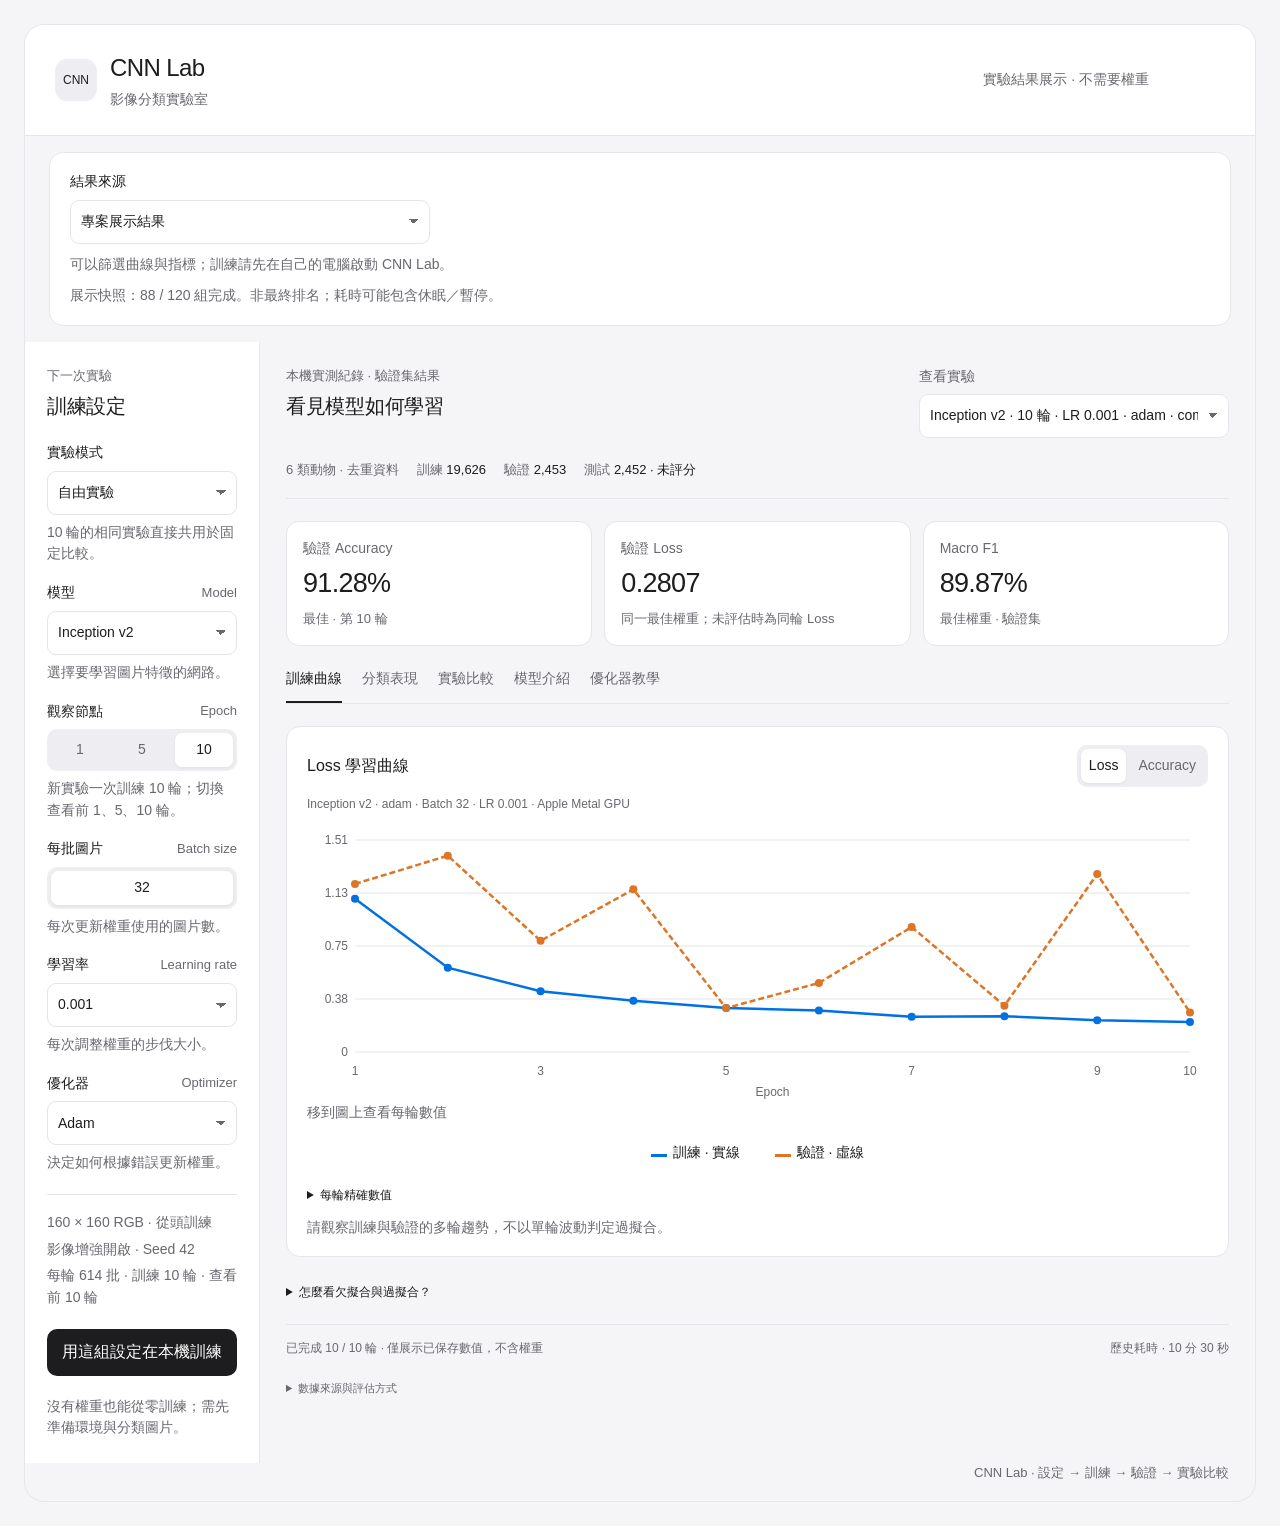
==== index.html @ c2966e97 "Add optimizer lessons, reproducible setup and static experiment showcase" ====
<!doctype html>
<html lang="zh-Hant"><head><meta charset="utf-8"><meta name="viewport" content="width=device-width, initial-scale=1"><title>CNN Lab · 影像分類實驗室</title><link rel="stylesheet" href="webs/style.css"><script src="webs/app.js" defer></script></head><body>
<div id="cnn-lab-preview-v2" data-mode="showcase" aria-label="CNN 影像分類實驗室介面提案">

<header class="lab-head"><div class="lab-brand"><span class="lab-logo" aria-hidden="true">CNN</span><div><h1>CNN Lab</h1><p class="lab-sub">影像分類實驗室</p></div></div><span class="lab-tag">本機執行 · 真實實驗紀錄</span></header>
<section class="lab-panel lab-source-panel"><label class="lab-field"><span class="lab-label">結果來源</span><select class="lab-select" id="cl-source"><option value="showcase">專案展示結果</option><option value="local">這台電腦的實驗</option></select></label><p class="lab-help" id="cl-mode-note"></p><p class="lab-help" id="cl-snapshot-note"></p></section>
<section class="lab-panel" id="cl-local-guide" hidden><h3>在自己的電腦上訓練</h3><p class="lab-help" id="cl-guide-settings"></p><p>先下載專案、準備分類圖片，依安裝說明建立 Python 環境並啟動本機服務。Metal 需另行驗證，NVIDIA Docker 尚待實測。回到本機 CNN Lab 後，可用目前選中的設定從零訓練；權重與紀錄會保存在你自己的電腦。</p><p><a href="https://github.com/zihling-project-ai/dl_cnn_model_learning/blob/main/webs/README.md" target="_blank" rel="noopener noreferrer">查看本機啟動說明（Docker 尚待實測）</a></p></section>
<section class="lab-job" id="cl-job" hidden aria-live="polite"><div class="lab-plot-head"><div><h3 id="cl-job-title">準備工作</h3><p class="lab-help" id="cl-job-detail"></p></div><button type="button" class="lab-small-button" id="cl-cancel">取消工作</button></div><progress id="cl-progress" max="100" value="0" aria-label="工作進度"></progress><p class="lab-help" id="cl-job-message"></p></section><p class="lab-alert" id="cl-alert" role="alert" hidden></p><div class="lab-body">
<aside class="lab-side" aria-label="下次實驗設定">
<div><p class="lab-eyebrow">下一次實驗</p><h2>訓練設定</h2></div>
<div class="lab-fields">
<label class="lab-field"><span class="lab-label">實驗模式</span><select class="lab-select" id="cl-mode"><option value="free">自由實驗</option><option value="comparison">固定比較 · 10 輪</option><option value="grid">依序執行全部參數組合</option></select><span class="lab-help">10 輪的相同實驗直接共用於固定比較。</span></label><label class="lab-field"><span class="lab-label">模型 <span>Model</span></span><select class="lab-select" id="cl-model"><option value="EfficientNet-B0">EfficientNet-B0</option><option>MobileNet V1</option><option>ResNet50</option><option>GoogLeNet</option><option>Inception</option><option>VGG16</option><option>VGG16 BN</option><option>AlexNet</option><option>AlexNet LRN</option><option>LeNet</option></select><span class="lab-help" data-help>選擇要學習圖片特徵的網路。</span></label>
<div class="lab-field"><span class="lab-label" id="cl-epoch-label">觀察節點 <span>Epoch</span></span><div class="lab-segments" role="group" aria-labelledby="cl-epoch-label" data-choice="epoch"><button type="button" aria-pressed="false" data-value="1">1</button><button type="button" aria-pressed="false" data-value="5">5</button><button type="button" aria-pressed="true" data-value="10">10</button></div><span class="lab-help" data-help>新實驗一次訓練 10 輪；切換查看前 1、5、10 輪。</span></div>
<div class="lab-field"><span class="lab-label" id="cl-batch-label">每批圖片 <span>Batch size</span></span><div class="lab-segments" role="group" aria-labelledby="cl-batch-label" data-choice="batch"><button type="button" aria-pressed="true" data-value="32">32</button></div><span class="lab-help" data-help>每次更新權重使用的圖片數。</span></div>
<label class="lab-field"><span class="lab-label">學習率 <span>Learning rate</span></span><select class="lab-select" id="cl-lr"><option value="0.00001">0.00001</option><option value="0.001" selected>0.001</option><option value="0.0001">0.0001</option></select><span class="lab-help" data-help>每次調整權重的步伐大小。</span></label>
<label class="lab-field"><span class="lab-label">優化器 <span>Optimizer</span></span><select class="lab-select" id="cl-optimizer"><option>Adam</option><option>SGD</option><option>AdamW</option><option>RMSprop</option></select><span class="lab-help" data-help>決定如何根據錯誤更新權重。</span></label>
</div>
<div class="lab-side-note"><span class="lab-help">160 × 160 RGB · 從頭訓練</span><span class="lab-help">影像增強開啟 · Seed 42</span><span class="lab-help" id="cl-batches">每輪 614 批 · 最多 10 輪</span></div>
<button type="button" class="lab-main-button" id="cl-start"><i data-lucide="play" aria-hidden="true"></i>開始訓練</button><p class="lab-help" id="cl-draft-status" aria-live="polite">結果區顯示已完成的實驗。</p>
</aside>
<main class="lab-main">
<div class="lab-result-head"><div><p class="lab-eyebrow">已完成實驗 · 驗證集結果</p><h2>看見模型如何學習</h2></div><label><span class="lab-help">查看實驗</span><select class="lab-select lab-run-select" id="cl-run" aria-label="查看實驗"></select></label></div>
<div class="lab-dataset"><span>6 類動物 · 去重資料</span><span>訓練 <strong>19,626</strong></span><span>驗證 <strong>2,453</strong></span><span>測試 <strong>2,452 · 未評分</strong></span></div>
<div class="lab-stats" id="cl-original-stats" aria-live="polite"><div class="lab-stat"><span class="lab-stat-label">驗證 Accuracy</span><strong class="lab-value" id="cl-accuracy">—</strong><span class="lab-stat-foot" id="cl-best">尚未選擇實驗</span></div><div class="lab-stat"><span class="lab-stat-label">驗證 Loss</span><strong class="lab-value" id="cl-loss">—</strong><span class="lab-stat-foot">同一最佳權重；未評估時為同輪 Loss</span></div><div class="lab-stat"><span class="lab-stat-label">Macro F1</span><strong class="lab-value">—</strong><span class="lab-stat-foot">尚未計算驗證分類指標</span></div></div>
<div class="lab-tabs" role="tablist" aria-label="實驗結果"><button type="button" role="tab" id="cl-tab-curves" aria-controls="cl-panel-curves" aria-selected="false">訓練曲線</button><button type="button" role="tab" id="cl-tab-class" aria-controls="cl-panel-class" aria-selected="true">分類表現</button><button type="button" role="tab" id="cl-tab-compare" aria-controls="cl-panel-compare" aria-selected="false">實驗比較</button><button type="button" role="tab" id="cl-tab-models" aria-controls="cl-panel-models" aria-selected="false">模型介紹</button><button type="button" role="tab" id="cl-tab-optimizers" aria-controls="cl-panel-optimizers" aria-selected="false">優化器教學</button></div>
<section id="cl-panel-curves" role="tabpanel" aria-labelledby="cl-tab-curves" hidden class="lab-gap">
<div class="lab-panel"><div class="lab-plot-head"><h3 id="cl-chart-label">Loss 學習曲線</h3><div class="lab-plot-controls"><div class="lab-segments" role="group" aria-label="曲線指標" data-choice="metric"><button type="button" data-value="loss" aria-pressed="true">Loss</button><button type="button" data-value="accuracy" aria-pressed="false">Accuracy</button></div></div></div><p class="lab-saved-settings" id="cl-result-meta">EfficientNet-B0 · Adam · Batch 32 · LR 0.001</p><section id="cl-chart-composition" data-viz-composition><div class="lab-chart" data-viz-container aria-label="訓練與驗證 Loss 曲線"></div></section><p class="lab-caption" id="cl-curve-note">訓練開始後會顯示實際曲線。</p></div>
<details class="lab-explain"><summary>怎麼看欠擬合與過擬合？</summary><p>兩邊都差且停滯：留意欠擬合。訓練持續進步、驗證連續退步：留意過擬合。判讀連續多輪，不用單一門檻下結論。</p></details>
</section>
<section id="cl-panel-class" role="tabpanel" aria-labelledby="cl-tab-class" class="lab-stack">
<div class="lab-class-toolbar"><div><h3>六類分類評估</h3><p class="lab-help" id="cl-class-provenance">驗證集分類指標尚未計算</p></div><span class="lab-help">驗證集 · 最佳權重</span></div>
<div class="lab-status-note" id="cl-class-banner">選取已完成實驗後，按「計算驗證指標」，查看六類分類結果。</div>
<div class="lab-class-stats" aria-live="polite"><div class="lab-stat"><span class="lab-stat-label">Accuracy</span><strong class="lab-value" id="cl-class-accuracy">—</strong><span class="lab-stat-foot">整體答對比例</span></div><div class="lab-stat"><span class="lab-stat-label">Macro F1</span><strong class="lab-value" id="cl-class-macro">—</strong><span class="lab-stat-foot">六類同等重要</span></div><div class="lab-stat"><span class="lab-stat-label">Weighted F1</span><strong class="lab-value" id="cl-class-weighted">—</strong><span class="lab-stat-foot">依各類張數加權</span></div></div>
<div class="lab-panel"><div class="lab-plot-head"><div><h3>混淆矩陣</h3><p class="lab-help">對角線：答對 · 其他格：誤判</p></div><div class="lab-segments" role="group" aria-label="混淆矩陣顯示方式" id="cl-matrix-units"><button type="button" data-unit="count" aria-pressed="true">張數</button><button type="button" data-unit="percent" aria-pressed="false">百分比</button></div></div><p class="lab-matrix-axis">橫軸：預測類別　／　縱軸：真實類別</p><div class="lab-table-wrap"><table class="lab-matrix" aria-label="六類動物混淆矩陣，行是真實類別，列是預測類別"><caption class="lab-help" id="cl-matrix-caption">真實驗證結果 · 點格子查看誤判方向</caption><thead><tr><th scope="col">真實類別</th><th scope="col">貓</th><th scope="col">狗</th><th scope="col">狐狸</th><th scope="col">豹</th><th scope="col">獅子</th><th scope="col">狼</th></tr></thead><tbody id="cl-matrix-body"></tbody></table></div><div class="lab-matrix-legend"><span>較少</span><span class="lab-legend-ramp" aria-hidden="true"></span><span>較多</span><span id="cl-normalize-label">顏色依每列比例</span></div><div class="lab-cell-detail" aria-live="polite"><div><h3 id="cl-cell-title">選擇一格，查看模型的判斷</h3><p class="lab-help" id="cl-cell-detail">例如「狐狸 → 狼」代表狐狸被誤認成狼。</p></div><button type="button" class="lab-small-button" id="cl-error-images" disabled>查看錯誤照片</button></div><p id="cl-image-note" class="lab-help" aria-live="polite"></p></div>
<div class="lab-panel"><div class="lab-plot-head"><h3>各類別 Precision／Recall／F1</h3><span class="lab-help" id="cl-score-basis">驗證集 · 2,453 張</span></div><div class="lab-table-wrap"><table class="lab-scores"><thead><tr><th scope="col">類別</th><th scope="col">Precision</th><th scope="col">Recall</th><th scope="col">F1</th><th scope="col">Support</th></tr></thead><tbody id="cl-scores-body"></tbody><tfoot id="cl-scores-foot"></tfoot></table></div><details class="lab-explain"><summary>這些指標怎麼讀？</summary><p>Precision：被判成這一類的照片，有多少是真的。Recall：這一類的照片，有多少被找出來。F1：綜合兩者。Support：真實照片張數。Macro：六類平等平均；Weighted：依各類張數加權。</p></details></div>
<div class="lab-class-footer"><span class="lab-help">調參看驗證集 · 測試集保留到最終評估</span><button type="button" class="lab-small-button" id="cl-evaluate">計算實際驗證指標</button></div><div id="cl-errors" class="lab-error-grid" hidden></div><p class="lab-help" id="cl-eval-note" aria-live="polite">評估只使用驗證集，不讀取測試集。</p>
</section>

<section id="cl-panel-optimizers" role="tabpanel" aria-labelledby="cl-tab-optimizers" hidden class="lab-stack">
<div class="lab-panel lab-optimizer-intro"><p class="lab-eyebrow">從錯誤到更新</p><h3>優化器怎麼讓模型學習？</h3><p>Loss 衡量預測與答案的差距，反向傳播算出梯度，優化器再用梯度更新權重。學習率控制更新尺度；標籤與分類答案不會因此改變。</p><div class="lab-learning-flow" aria-label="學習流程"><span>照片與標籤</span><b aria-hidden="true">→</b><span>預測與 Loss</span><b aria-hidden="true">→</b><span>反向傳播：梯度</span><b aria-hidden="true">→</b><span>優化器更新權重</span></div><p class="lab-help">同樣的學習率，不同優化器的實際更新量也可能不同。以下是概念示例，不是 CNN 實測數值。</p></div>
<div class="lab-optimizer-grid">
<article class="lab-panel"><p class="lab-eyebrow">01 · 沿梯度前進</p><h3>SGD＋Momentum</h3><p>最簡單的 SGD：新權重＝舊權重 − 學習率 × 梯度。動量會保留過去更新方向的一部分，讓連續一致的方向能累積。</p><p class="lab-optimizer-example">權重 1.0、梯度 2.0、LR 0.001<br>無動量與衰減的一步示例：1.0 → 0.998</p><p class="lab-help">Lab 使用 momentum=0.9，不是上面最簡單的無動量版本；步伐過小可能十輪仍學不足。</p></article>
<article class="lab-panel"><p class="lab-eyebrow">02 · 調整各參數的尺度</p><h3>RMSprop</h3><p>記錄近期梯度平方的移動平均，依其平方根縮放每個參數的更新。不同參數不必用相同的有效步伐。</p><p class="lab-optimizer-example">本專案：rho 0.9 · epsilon 0.001<br>Lab：momentum 0.9</p><p class="lab-help">仍然需要選學習率；epsilon 不只是裝飾，數值不同會影響更新。</p></article>
<article class="lab-panel"><p class="lab-eyebrow">03 · 兼顧方向與尺度</p><h3>Adam</h3><p>同時記錄梯度平均與平方梯度平均，並修正初期估計偏差。可以當作實驗起點，但不保證總是勝過 SGD。</p><p class="lab-optimizer-example">Keras 2.15：beta₁ 0.9 · beta₂ 0.999<br>本程式不套用 YAML 的 weight_decay</p><p class="lab-help">Adam 不讀取 SGD 的 momentum 欄位；其梯度平均由 beta₁ 控制。</p></article>
<article class="lab-panel"><p class="lab-eyebrow">04 · 額外限制權重成長</p><h3>AdamW</h3><p>在 Adam 的更新之外，分開讓權重往零縮小。這是解耦權重衰減，與直接將 L2 懲罰加進 Adam 的 Loss 不完全相同。</p><p class="lab-optimizer-example">Lab：weight_decay 0.0005<br>命令列入門範例：weight_decay 0</p><p class="lab-help">衰減太強也會妨礙學習，不是一定能消除過擬合。</p></article>
</div>
<div class="lab-panel"><h3>怎麼用這個介面比較？</h3><ol><li>先固定模型、資料、batch 與 seed，比較三個學習率的曲線。</li><li>換優化器時，同時記錄 momentum、epsilon 與 weight_decay，不只比較名稱。</li><li>看驗證 Loss、Macro F1 和各類 Recall；最佳權重依驗證 Accuracy 選出，不是依 F1 選出。</li></ol><p>目前 Lab 的 SGD／AdamW 使用 weight_decay，Adam／RMSprop 不套用。因此比較的是這四組設定配方，不能把差異全部歸因於優化器演算法。十輪、單一 seed 的結果也不是普遍排名。</p><p><a href="https://github.com/zihling-project-ai/dl_cnn_model_learning/blob/main/docs/optimizers.md" target="_blank" rel="noopener noreferrer">閱讀完整優化器筆記與官方參考 ↗</a></p></div>
</section>
<section id="cl-panel-models" role="tabpanel" aria-labelledby="cl-tab-models" hidden class="lab-stack"><div class="lab-panel"><h3>認識十種 CNN</h3><p class="lab-help">從核心設計理解模型，再搭配曲線與分類指標觀察。圖示以原論文或明確的官方參考版本為準；本專案是六類分類學習實作，仍有架構調整，部分差異較大，請展開各卡片核對。</p></div><div class="lab-model-grid"><article class="lab-panel lab-model-card"><h3>LeNet</h3><p>小型卷積與平均池化，作為入門基準。</p><a href="docs/images/lenet-reference.svg" target="_blank" rel="noopener noreferrer" aria-label="放大參考架構圖"><img src="docs/images/lenet-reference.svg" alt="LeNet 結構圖"></a><p class="lab-help">點圖可放大。圖依原論文／官方參考重繪；本專案調整見下方差異。<a href="https://princetonuniversity.github.io/NEU-PSY-502/_static/pdf/Class%204/LeCunn1998.pdf" target="_blank" rel="noopener noreferrer">查看架構來源</a></p><p><a href="https://github.com/zihling-project-ai/dl_cnn_model_learning/blob/main/models/lenet.py">查看模型程式</a></p><details class="lab-explain"><summary>模型特色與論文架構差異</summary><p>原版 C3 為部分通道連接，目前使用一般 Conv2D；原版 subsampling 含可訓練縮放與偏置，目前為固定平均池化；C5 改用 Flatten＋Dense(120)，在目前輸入尺寸下不等同原卷積；RBF 輸出改為 Softmax。<a href="https://princetonuniversity.github.io/NEU-PSY-502/_static/pdf/Class%204/LeCunn1998.pdf" target="_blank" rel="noopener noreferrer">論文</a></p></details></article><article class="lab-panel lab-model-card"><h3>AlexNet</h3><p>大卷積核、ReLU 與 Dropout。</p><a href="docs/images/alexnet-reference.svg" target="_blank" rel="noopener noreferrer" aria-label="放大參考架構圖"><img src="docs/images/alexnet-reference.svg" alt="AlexNet 結構圖"></a><p class="lab-help">點圖可放大。圖依原論文／官方參考重繪；本專案調整見下方差異。<a href="https://proceedings.neurips.cc/paper_files/paper/2012/file/c399862d3b9d6b76c8436e924a68c45b-Paper.pdf" target="_blank" rel="noopener noreferrer">查看架構來源</a></p><p><a href="https://github.com/zihling-project-ai/dl_cnn_model_learning/blob/main/models/alexnet.py">查看模型程式</a></p><details class="lab-explain"><summary>模型特色與論文架構差異</summary><p>隱藏全連接層為 512／512，原版為 4096／4096；原版第 2、4、5 層的分組連接改為一般卷積；省略 LRN。<a href="https://proceedings.neurips.cc/paper_files/paper/2012/file/c399862d3b9d6b76c8436e924a68c45b-Paper.pdf" target="_blank" rel="noopener noreferrer">論文</a></p></details></article><article class="lab-panel lab-model-card"><h3>AlexNet＋LRN</h3><p>加入局部反應正規化，與無 LRN 版本對照。</p><a href="docs/images/alexnet_lrn-reference.svg" target="_blank" rel="noopener noreferrer" aria-label="放大參考架構圖"><img src="docs/images/alexnet_lrn-reference.svg" alt="AlexNet＋LRN 結構圖"></a><p class="lab-help">點圖可放大。圖依原論文／官方參考重繪；本專案調整見下方差異。<a href="https://proceedings.neurips.cc/paper_files/paper/2012/file/c399862d3b9d6b76c8436e924a68c45b-Paper.pdf" target="_blank" rel="noopener noreferrer">查看架構來源</a></p><p><a href="https://github.com/zihling-project-ai/dl_cnn_model_learning/blob/main/models/alexnet_lrn.py">查看模型程式</a></p><details class="lab-explain"><summary>模型特色與論文架構差異</summary><p>同樣縮小為 512／512，且未使用原版分組連接。LRN 的 bias=1 與論文 k=2 不同，這一項屬層內超參數差異。<a href="https://proceedings.neurips.cc/paper_files/paper/2012/file/c399862d3b9d6b76c8436e924a68c45b-Paper.pdf" target="_blank" rel="noopener noreferrer">論文</a></p></details></article><article class="lab-panel lab-model-card"><h3>VGG16</h3><p>連續堆疊 3×3 卷積。</p><a href="docs/images/vgg16-reference.svg" target="_blank" rel="noopener noreferrer" aria-label="放大參考架構圖"><img src="docs/images/vgg16-reference.svg" alt="VGG16 結構圖"></a><p class="lab-help">點圖可放大。圖依原論文／官方參考重繪；本專案調整見下方差異。<a href="https://arxiv.org/abs/1409.1556" target="_blank" rel="noopener noreferrer">查看架構來源</a></p><p><a href="https://github.com/zihling-project-ai/dl_cnn_model_learning/blob/main/models/vgg16.py">查看模型程式</a></p><details class="lab-explain"><summary>模型特色與論文架構差異</summary><p>卷積配置對應原版 configuration D；兩個隱藏全連接層縮為 256／256，原版為 4096／4096。<a href="https://arxiv.org/html/1409.1556v6" target="_blank" rel="noopener noreferrer">論文 Table 1</a></p></details></article><article class="lab-panel lab-model-card"><h3>VGG16＋BN</h3><p>加入 Batch Normalization；分類器大小也與本專案 VGG16 不同，並非只差 BN。</p><a href="docs/images/vgg16_bn-reference.svg" target="_blank" rel="noopener noreferrer" aria-label="放大參考架構圖"><img src="docs/images/vgg16_bn-reference.svg" alt="VGG16＋BN 結構圖"></a><p class="lab-help">點圖可放大。圖依原論文／官方參考重繪；本專案調整見下方差異。<a href="https://arxiv.org/abs/1409.1556" target="_blank" rel="noopener noreferrer">查看架構來源</a></p><p><a href="https://github.com/zihling-project-ai/dl_cnn_model_learning/blob/main/models/vgg16_bn.py">查看模型程式</a></p><details class="lab-explain"><summary>模型特色與論文架構差異</summary><p>隱藏全連接層為 512／512。BN 是原 VGG 的擴充設計，並非 2014 VGG 論文原版。<a href="https://arxiv.org/html/1409.1556v6" target="_blank" rel="noopener noreferrer">VGG 論文</a></p></details></article><article class="lab-panel lab-model-card"><h3>GoogLeNet</h3><p>Inception v1 多分支、1×1 降維與輔助分類器。</p><a href="docs/images/googlenet-reference.svg" target="_blank" rel="noopener noreferrer" aria-label="放大參考架構圖"><img src="docs/images/googlenet-reference.svg" alt="GoogLeNet 結構圖"></a><p class="lab-help">點圖可放大。圖依原論文／官方參考重繪；本專案調整見下方差異。<a href="https://arxiv.org/abs/1409.4842" target="_blank" rel="noopener noreferrer">查看架構來源</a></p><p><a href="https://github.com/zihling-project-ai/dl_cnn_model_learning/blob/main/models/googlenet.py">查看模型程式</a></p><details class="lab-explain"><summary>模型特色與論文架構差異</summary><p>主要 Inception 配置大致對應，但前段省略原版兩個 LRN 層；池化的空間尺寸隨輸入尺寸調整。<a href="https://arxiv.org/pdf/1409.4842" target="_blank" rel="noopener noreferrer">論文</a></p></details></article><article class="lab-panel lab-model-card"><h3>Inception v2</h3><p>BN、多分支、卷積分解與降採樣。</p><a href="docs/images/inception-reference.svg" target="_blank" rel="noopener noreferrer" aria-label="放大參考架構圖"><img src="docs/images/inception-reference.svg" alt="Inception v2 結構圖"></a><p class="lab-help">點圖可放大。圖依原論文／官方參考重繪；本專案調整見下方差異。<a href="https://github.com/tensorflow/models/blob/master/research/slim/nets/inception_v2.py" target="_blank" rel="noopener noreferrer">查看架構來源</a></p><p><a href="https://github.com/zihling-project-ai/dl_cnn_model_learning/blob/main/models/inception.py">查看模型程式</a></p><details class="lab-explain"><summary>模型特色與論文架構差異</summary><p>對齊 TF-Slim 的可分離卷積前段、八個一般區塊與兩個 Reduction，共十個模組；保留本專案 GAP、六類輸出、BN／初始化與 Dropout 強度，不宣稱逐點重現原訓練。<a href="https://github.com/tensorflow/models/blob/master/research/slim/nets/inception_v2.py" target="_blank" rel="noopener noreferrer">參考實作</a></p></details></article><article class="lab-panel lab-model-card"><h3>ResNet50</h3><p>Bottleneck 與殘差捷徑。</p><a href="docs/images/resnet50-reference.svg" target="_blank" rel="noopener noreferrer" aria-label="放大參考架構圖"><img src="docs/images/resnet50-reference.svg" alt="ResNet50 結構圖"></a><p class="lab-help">點圖可放大。圖依原論文／官方參考重繪；本專案調整見下方差異。<a href="https://arxiv.org/abs/1512.03385" target="_blank" rel="noopener noreferrer">查看架構來源</a></p><p><a href="https://github.com/zihling-project-ai/dl_cnn_model_learning/blob/main/models/resnet.py">查看模型程式</a></p><details class="lab-explain"><summary>模型特色與論文架構差異</summary><p>主幹配置對應 ResNet50；第一層使用 TensorFlow same 補邊，與原作者固定 pad=3 的邊界取樣可能不同，不宣稱逐點數值等價。<a href="https://arxiv.org/pdf/1512.03385" target="_blank" rel="noopener noreferrer">論文</a>、<a href="https://github.com/KaimingHe/deep-residual-networks/blob/master/prototxt/ResNet-50-deploy.prototxt" target="_blank" rel="noopener noreferrer">原作者實作</a></p></details></article><article class="lab-panel lab-model-card"><h3>MobileNet v1</h3><p>Depthwise 與 Pointwise 卷積，降低計算量。</p><a href="docs/images/mobilenet_v1-reference.svg" target="_blank" rel="noopener noreferrer" aria-label="放大參考架構圖"><img src="docs/images/mobilenet_v1-reference.svg" alt="MobileNet v1 結構圖"></a><p class="lab-help">點圖可放大。圖依原論文／官方參考重繪；本專案調整見下方差異。<a href="https://arxiv.org/abs/1704.04861" target="_blank" rel="noopener noreferrer">查看架構來源</a></p><p><a href="https://github.com/zihling-project-ai/dl_cnn_model_learning/blob/main/models/mobilenet_v1.py">查看模型程式</a></p><details class="lab-explain"><summary>模型特色與論文架構差異</summary><p>主幹配置對應 v1；論文文字使用 ReLU，本專案使用 ReLU6（亦見官方實作），此差異須明確區分。目前 Dropout=0.2 與官方預設強度不同，主要屬正則化設定差異。<a href="https://arxiv.org/pdf/1704.04861" target="_blank" rel="noopener noreferrer">論文</a>、<a href="https://github.com/tensorflow/models/blob/master/research/slim/nets/mobilenet_v1.py" target="_blank" rel="noopener noreferrer">官方實作</a></p></details></article><article class="lab-panel lab-model-card"><h3>EfficientNet-B0</h3><p>MBConv、SE 通道權重與條件式殘差。</p><a href="docs/images/efficientnet_b0-reference.svg" target="_blank" rel="noopener noreferrer" aria-label="放大參考架構圖"><img src="docs/images/efficientnet_b0-reference.svg" alt="EfficientNet-B0 結構圖"></a><p class="lab-help">點圖可放大。圖依原論文／官方參考重繪；本專案調整見下方差異。<a href="https://arxiv.org/abs/1905.11946" target="_blank" rel="noopener noreferrer">查看架構來源</a></p><p><a href="https://github.com/zihling-project-ai/dl_cnn_model_learning/blob/main/models/efficientnet.py">查看模型程式</a></p><details class="lab-explain"><summary>模型特色與論文架構差異</summary><p>SE 縮減寬度依區塊輸入通道計算；殘差支路使用逐樣本遮罩，丟棄率依 block_idx／total_blocks 增加。保留本專案 BN 與初始化設定，不要求原論文環境或訓練方法。<a href="https://github.com/tensorflow/tpu/blob/master/models/official/efficientnet/efficientnet_model.py" target="_blank" rel="noopener noreferrer">參考實作</a></p></details></article></div></section>
<section id="cl-panel-compare" role="tabpanel" aria-labelledby="cl-tab-compare" hidden class="lab-stack"><div class="lab-panel"><div class="lab-plot-head"><h3>實驗比較</h3><span class="lab-help">僅顯示已完成 10 輪的實驗</span><span class="lab-help">比較時請使用相同基準、優化器與學習率</span></div><label class="lab-help">模型 <select class="lab-select" id="cl-filter-model"><option value="all">全部模型</option></select></label><label class="lab-help">優化器 <select class="lab-select" id="cl-filter-opt"><option value="all">全部</option><option>adam</option><option>sgd</option><option>adamw</option><option>rmsprop</option></select></label><label class="lab-help">學習率 <select class="lab-select" id="cl-filter-lr"><option value="all">全部</option><option>0.00001</option><option>0.0001</option><option>0.001</option></select></label><div class="lab-table-wrap"><table><thead><tr><th>模型</th><th>Epoch</th><th>Batch</th><th>LR</th><th>Optimizer</th><th>驗證 Acc.</th><th>驗證 Loss</th><th>Macro F1</th><th>耗時</th><th>狀態</th></tr></thead><tbody id="cl-compare-body"></tbody></table></div><p class="lab-caption">耗時為各次實測。不同模型與設定需搭配曲線一起判讀，不只比較最高分。</p></div></section>
<div class="lab-bottom"><span class="lab-completed"><i data-lucide="circle-check" aria-hidden="true"></i><span id="cl-complete">尚無實驗</span></span><span id="cl-duration">尚無完整耗時</span></div>
<details class="lab-src"><summary>數據來源與評估方式</summary><p>曲線讀取各次實驗的逐輪 CSV；分類指標由最佳權重在驗證集的逐圖預測計算。Loss 為主要分類輸出的交叉熵；GoogLeNet 訓練總 Loss 另含輔助輸出，不與分類 Loss 混為一談。測試集不提供操作入口。</p></details>
</main>
</div>
<section class="lab-review" id="cl-review" hidden aria-label="確認下次實驗設定" aria-live="polite"><h2>確認下一次實驗</h2><div class="lab-keyvals" id="cl-review-values"></div><p class="lab-help">不需要既有權重。確認後會從頭訓練，使用去重資料與獨立輸出位置；整批排程每次只執行一組。原始資料與既有權重不覆寫；過程可取消。</p><div class="lab-review-actions"><button type="button" class="lab-small-button" id="cl-close-review">返回調整</button><button type="button" class="lab-main-button" id="cl-confirm">確認開始訓練</button></div></section>
<div class="lab-foot">CNN Lab · 設定 → 訓練 → 驗證 → 實驗比較</div>









</div>

</body></html>
---- webs/style.css ----
html{color-scheme:light dark}body{margin:0;padding:24px;background:light-dark(#f5f5f7,#19191b);font-family:-apple-system,BlinkMacSystemFont,"PingFang TC",sans-serif}#cnn-lab-preview-v2{max-width:1380px;margin:auto}

#cnn-lab-preview-v2{--lab-bg:light-dark(#f5f5f7,#19191b);--lab-panel:light-dark(#ffffff,#242426);--lab-ink:light-dark(#1d1d1f,#f5f5f7);--lab-muted:light-dark(#68686f,#b4b4bd);--lab-line:light-dark(#e5e5ea,#414145);--lab-soft:light-dark(#eeeef2,#333337);--lab-blue:light-dark(#0071e3,#64adff);--lab-blue-fill:light-dark(#edf5ff,#243347);--lab-pressed:light-dark(#1d1d1f,#ededf0);--lab-pressed-ink:light-dark(#ffffff,#202023);font-family:-apple-system,BlinkMacSystemFont,'SF Pro Text','PingFang TC',sans-serif;font-size:14px;line-height:1.55;color:var(--lab-ink);background:var(--lab-bg);border:1px solid var(--lab-line);border-radius:20px;overflow:clip;--lab-gap:22px}
#cnn-lab-preview-v2 *{box-sizing:border-box}#cnn-lab-preview-v2 h1,#cnn-lab-preview-v2 h2,#cnn-lab-preview-v2 h3,#cnn-lab-preview-v2 p{margin:0}#cnn-lab-preview-v2 h1{font-size:21px;font-weight:500;letter-spacing:-.6px}#cnn-lab-preview-v2 h2{font-size:17px;font-weight:500;letter-spacing:-.3px}#cnn-lab-preview-v2 h3{font-size:14px;font-weight:500}#cnn-lab-preview-v2 button,#cnn-lab-preview-v2 select{font:inherit;color:inherit}#cnn-lab-preview-v2 button{cursor:pointer}#cnn-lab-preview-v2 button:focus-visible,#cnn-lab-preview-v2 select:focus-visible,#cnn-lab-preview-v2 summary:focus-visible{outline:3px solid var(--lab-blue);outline-offset:3px}#cnn-lab-preview-v2 [hidden]{display:none!important}#cnn-lab-preview-v2 .lab-head{display:flex;align-items:center;justify-content:space-between;gap:15px;padding:24px 30px;background:var(--lab-panel);border-bottom:1px solid var(--lab-line);padding-right:106px}#cnn-lab-preview-v2 .lab-brand{display:flex;gap:13px;align-items:center}#cnn-lab-preview-v2 .lab-logo{background:var(--lab-soft);border-radius:12px;width:42px;height:42px;display:grid;place-items:center;font-size:12px;font-weight:500}#cnn-lab-preview-v2 .lab-sub{color:var(--lab-muted);font-size:12px;margin-top:3px}#cnn-lab-preview-v2 .lab-tag{font-size:12px;color:var(--lab-muted);white-space:nowrap}#cnn-lab-preview-v2 .lab-body{display:grid;grid-template-columns:235px minmax(0,1fr);gap:0}#cnn-lab-preview-v2 .lab-side{background:var(--lab-panel);border-right:1px solid var(--lab-line);padding:24px 22px;display:flex;flex-direction:column;gap:20px}#cnn-lab-preview-v2 .lab-eyebrow{color:var(--lab-muted);font-size:12px;margin-bottom:5px}#cnn-lab-preview-v2 .lab-fields{display:flex;flex-direction:column;gap:17px}#cnn-lab-preview-v2 .lab-field{display:flex;flex-direction:column;gap:7px}#cnn-lab-preview-v2 .lab-label{display:flex;justify-content:space-between;align-items:center;gap:8px;font-size:13px;font-weight:500}#cnn-lab-preview-v2 .lab-label span{font-size:11px;font-weight:400;color:var(--lab-muted)}#cnn-lab-preview-v2 .lab-select{width:100%;min-height:38px;padding:8px 10px;background:var(--lab-panel);border:1px solid var(--lab-line);border-radius:9px;font-size:13px}#cnn-lab-preview-v2 .lab-select option{background:var(--lab-panel);color:var(--lab-ink)}#cnn-lab-preview-v2 .lab-segments{display:flex;gap:4px;background:var(--lab-soft);padding:4px;border-radius:10px}#cnn-lab-preview-v2 .lab-segments button{flex:1;padding:6px 8px;background:transparent;border:0;border-radius:7px;font-size:13px;min-height:30px;color:var(--lab-muted)}#cnn-lab-preview-v2 .lab-segments button[aria-pressed=true]{background:var(--lab-panel);color:var(--lab-ink);box-shadow:0 1px 3px #00000010}#cnn-lab-preview-v2 .lab-help{font-size:12px;color:var(--lab-muted)}#cnn-lab-preview-v2 .lab-side-note{padding-top:17px;border-top:1px solid var(--lab-line);display:flex;flex-direction:column;gap:5px}#cnn-lab-preview-v2 .lab-main-button{padding:11px 14px;border:0;border-radius:10px;color:var(--lab-pressed-ink);background:var(--lab-pressed);font-weight:500;display:flex;gap:8px;align-items:center;justify-content:center;width:100%;min-height:42px}#cnn-lab-preview-v2 .lab-small-button{padding:8px 12px;border:1px solid var(--lab-line);border-radius:9px;background:var(--lab-panel);font-size:12px;display:inline-flex;gap:6px;align-items:center;justify-content:center;min-height:36px}#cnn-lab-preview-v2 .lab-main{padding:24px 26px;min-width:0;display:flex;flex-direction:column;gap:var(--lab-gap)}#cnn-lab-preview-v2 .lab-result-head{display:flex;justify-content:space-between;align-items:flex-start;gap:14px}#cnn-lab-preview-v2 .lab-run-select{max-width:230px}#cnn-lab-preview-v2 .lab-dataset{display:flex;gap:18px;flex-wrap:wrap;padding-bottom:18px;border-bottom:1px solid var(--lab-line);font-size:12px;color:var(--lab-muted)}#cnn-lab-preview-v2 .lab-dataset strong{color:var(--lab-ink);font-weight:500}#cnn-lab-preview-v2 .lab-stats{display:grid;grid-template-columns:repeat(3,minmax(0,1fr));gap:12px}#cnn-lab-preview-v2 .lab-stat{background:var(--lab-panel);border:1px solid var(--lab-line);border-radius:13px;padding:16px;display:flex;flex-direction:column;gap:4px}#cnn-lab-preview-v2 .lab-stat-label{font-size:12px;color:var(--lab-muted)}#cnn-lab-preview-v2 .lab-value{font-size:27px;font-weight:500;letter-spacing:-.7px;font-variant-numeric:tabular-nums}#cnn-lab-preview-v2 .lab-stat-foot{font-size:11px;color:var(--lab-muted)}#cnn-lab-preview-v2 .lab-tabs{display:flex;gap:20px;border-bottom:1px solid var(--lab-line)}#cnn-lab-preview-v2 .lab-tabs button{padding:0 0 11px;border:0;border-bottom:2px solid transparent;background:transparent;color:var(--lab-muted);font-size:13px;white-space:nowrap}#cnn-lab-preview-v2 .lab-tabs button[aria-selected=true]{color:var(--lab-ink);border-bottom-color:var(--lab-ink)}#cnn-lab-preview-v2 .lab-panel{background:var(--lab-panel);padding:18px 20px;border:1px solid var(--lab-line);border-radius:14px;min-width:0}#cnn-lab-preview-v2 .lab-plot-head{display:flex;align-items:center;justify-content:space-between;gap:12px;margin-bottom:8px;flex-wrap:wrap}#cnn-lab-preview-v2 .lab-plot-controls{display:flex;align-items:center;gap:10px}#cnn-lab-preview-v2 .lab-chart{min-height:230px}#cnn-lab-preview-v2 .lab-bottom{display:flex;align-items:center;justify-content:space-between;gap:14px;padding-top:14px;border-top:1px solid var(--lab-line);font-size:12px;color:var(--lab-muted);flex-wrap:wrap}#cnn-lab-preview-v2 .lab-completed{display:flex;gap:7px;align-items:center}#cnn-lab-preview-v2 .lab-completed i{width:15px;height:15px}#cnn-lab-preview-v2 .lab-caption{font-size:12px;color:var(--lab-muted);margin-top:12px}#cnn-lab-preview-v2 .lab-table-wrap{overflow-x:auto}#cnn-lab-preview-v2 table{width:100%;border-collapse:collapse;font-size:12px;text-align:left;font-variant-numeric:tabular-nums}#cnn-lab-preview-v2 td,#cnn-lab-preview-v2 th{padding:11px 7px;border-bottom:1px solid var(--lab-line);white-space:nowrap}#cnn-lab-preview-v2 th{font-weight:400;color:var(--lab-muted)}#cnn-lab-preview-v2 td:not(:first-child),#cnn-lab-preview-v2 th:not(:first-child){text-align:right}#cnn-lab-preview-v2 .lab-stack{display:flex;flex-direction:column;gap:17px}#cnn-lab-preview-v2 .lab-status-note{background:var(--lab-blue-fill);border-radius:10px;padding:12px 14px;font-size:12px;color:var(--lab-ink)}#cnn-lab-preview-v2 .lab-review{background:var(--lab-panel);border-top:1px solid var(--lab-line);padding:20px 26px;display:flex;flex-direction:column;gap:12px}#cnn-lab-preview-v2 .lab-review-actions{display:flex;gap:10px;flex-wrap:wrap}#cnn-lab-preview-v2 .lab-review .lab-main-button{width:auto}#cnn-lab-preview-v2 .lab-keyvals{display:flex;gap:16px;flex-wrap:wrap;font-size:13px}#cnn-lab-preview-v2 .lab-foot{font-size:11px;color:var(--lab-muted);padding:0 26px 18px;text-align:right}#cnn-lab-preview-v2 .lab-saved-settings{font-size:12px;color:var(--lab-muted);padding-bottom:9px}#cnn-lab-preview-v2 .lab-empty{padding:20px 0;text-align:center;font-size:13px;color:var(--lab-muted)}#cnn-lab-preview-v2 .lab-empty i{width:28px;height:28px;margin:0 auto 10px;display:block}#cnn-lab-preview-v2 .lab-explain{font-size:12px;color:var(--lab-muted);margin-top:14px}#cnn-lab-preview-v2 .lab-explain summary{cursor:pointer;color:var(--lab-ink)}#cnn-lab-preview-v2 .lab-explain p{margin-top:8px}#cnn-lab-preview-v2 .lab-src{font-size:11px;color:var(--lab-muted)}#cnn-lab-preview-v2 .lab-src summary{cursor:pointer}#cnn-lab-preview-v2 .lab-src p{padding-top:8px;overflow-wrap:anywhere}#cnn-lab-preview-v2 .lab-placeholder-button{opacity:.55}#cnn-lab-preview-v2 .lab-gap{display:flex;flex-direction:column;gap:12px}
@media(max-width:800px){#cnn-lab-preview-v2 .lab-head{padding:20px 22px;padding-right:96px;align-items:flex-start;flex-direction:column;gap:8px}#cnn-lab-preview-v2 .lab-body{grid-template-columns:210px minmax(0,1fr)}#cnn-lab-preview-v2 .lab-main{padding:22px 18px}#cnn-lab-preview-v2 .lab-result-head{flex-direction:column}#cnn-lab-preview-v2 .lab-run-select{max-width:none}#cnn-lab-preview-v2 .lab-stat{padding:12px}#cnn-lab-preview-v2 .lab-value{font-size:24px}#cnn-lab-preview-v2 .lab-tabs{gap:14px}#cnn-lab-preview-v2 .lab-panel{padding:16px 12px}}
@media(max-width:600px){#cnn-lab-preview-v2 .lab-body{grid-template-columns:minmax(0,1fr)}#cnn-lab-preview-v2 .lab-side{border-right:0;border-bottom:1px solid var(--lab-line);padding:20px}#cnn-lab-preview-v2 .lab-fields{display:grid;grid-template-columns:repeat(2,minmax(0,1fr));gap:15px}#cnn-lab-preview-v2 .lab-field:first-child{grid-column:1/-1}#cnn-lab-preview-v2 .lab-side-note{padding-top:12px}#cnn-lab-preview-v2 .lab-main{padding:20px 14px}#cnn-lab-preview-v2 .lab-stats{gap:7px}#cnn-lab-preview-v2 .lab-stat{padding:11px 9px}#cnn-lab-preview-v2 .lab-value{font-size:22px}#cnn-lab-preview-v2 .lab-stat-label{font-size:11px}#cnn-lab-preview-v2 .lab-run-select{width:100%}#cnn-lab-preview-v2 .lab-plot-controls{width:100%;justify-content:flex-end}#cnn-lab-preview-v2 .lab-head{padding-left:20px}#cnn-lab-preview-v2 .lab-tabs{gap:18px}#cnn-lab-preview-v2 .lab-select{font-size:16px}#cnn-lab-preview-v2 .lab-stat-foot{overflow-wrap:anywhere}#cnn-lab-preview-v2 .lab-chart{min-height:250px}#cnn-lab-preview-v2 .lab-foot{text-align:left}}
@media(prefers-reduced-motion:no-preference){#cnn-lab-preview-v2 .lab-segments button{transition:background .15s,color .15s}}
#cnn-lab-preview-v2 .lab-class-toolbar{display:flex;align-items:center;justify-content:space-between;gap:16px;flex-wrap:wrap}#cnn-lab-preview-v2 .lab-class-source{display:flex;flex-direction:column;gap:5px}#cnn-lab-preview-v2 .lab-class-stats{display:grid;grid-template-columns:repeat(3,minmax(0,1fr));gap:12px}#cnn-lab-preview-v2 .lab-matrix-axis{font-size:12px;color:var(--lab-muted);margin:14px 0 6px}#cnn-lab-preview-v2 table.lab-matrix{table-layout:fixed;min-width:400px;border-collapse:separate;border-spacing:5px;margin-left:-5px;width:calc(100% + 5px)}#cnn-lab-preview-v2 .lab-matrix caption{text-align:left;padding:0 5px 8px;caption-side:top}#cnn-lab-preview-v2 .lab-matrix th{white-space:normal;text-align:center;border:0;padding:5px 0;font-size:12px}#cnn-lab-preview-v2 .lab-matrix th:first-child{width:80px;text-align:left;padding-left:5px}#cnn-lab-preview-v2 .lab-matrix td{border:0;padding:0;text-align:center}#cnn-lab-preview-v2 .lab-matrix button{width:100%;min-height:46px;min-width:38px;padding:5px 1px;border:0;border-radius:7px;font-size:12px;background:var(--lab-soft);color:var(--lab-ink);font-variant-numeric:tabular-nums}#cnn-lab-preview-v2 .lab-matrix button[aria-pressed=true]{outline:2px solid var(--lab-ink);outline-offset:1px}#cnn-lab-preview-v2 .lab-matrix-legend{display:flex;gap:8px;align-items:center;justify-content:flex-end;font-size:11px;color:var(--lab-muted);margin:10px 0 16px;flex-wrap:wrap}#cnn-lab-preview-v2 .lab-legend-ramp{display:inline-block;width:80px;height:9px;background:linear-gradient(to right,var(--lab-blue-fill),var(--lab-blue));border-radius:3px}#cnn-lab-preview-v2 .lab-cell-detail{display:flex;justify-content:space-between;gap:12px;align-items:center;border-top:1px solid var(--lab-line);padding-top:16px;flex-wrap:wrap}#cnn-lab-preview-v2 .lab-cell-detail .lab-help{margin-top:5px}#cnn-lab-preview-v2 #cl-image-note:empty{display:none}#cnn-lab-preview-v2 #cl-image-note{margin-top:12px}#cnn-lab-preview-v2 .lab-class-footer{display:flex;justify-content:space-between;gap:12px;align-items:center;flex-wrap:wrap}#cnn-lab-preview-v2 .lab-scores td:nth-child(4){font-weight:500}#cnn-lab-preview-v2 .lab-scores tfoot tr:last-child td{border-bottom:0}#cnn-lab-preview-v2 .lab-scores tfoot td:first-child{font-weight:500}#cnn-lab-preview-v2 button:disabled{opacity:.5;cursor:default}#cnn-lab-preview-v2 .lab-class-source .lab-select{min-width:190px}#cnn-lab-preview-v2 #cl-panel-class .lab-status-note{background:var(--lab-soft)}
@media(max-width:600px){#cnn-lab-preview-v2 .lab-class-stats{gap:7px}#cnn-lab-preview-v2 .lab-class-toolbar{align-items:stretch}#cnn-lab-preview-v2 .lab-class-source{width:100%}#cnn-lab-preview-v2 .lab-matrix th:first-child{width:70px}#cnn-lab-preview-v2 .lab-class-stats .lab-value{font-size:21px}}

#cnn-lab-preview-v2 #cl-matrix-units{flex-shrink:0}#cnn-lab-preview-v2 #cl-matrix-units button{white-space:nowrap;flex:0 0 auto;padding:6px 10px}
#cnn-lab-preview-v2{--lab-orange:light-dark(#dc7626,#ffa366)}#cnn-lab-preview-v2 .lab-local-legend{display:flex;justify-content:center;gap:18px;font-size:12px;color:var(--lab-muted);padding-top:10px}#cnn-lab-preview-v2 .lab-local-legend>span{display:flex;align-items:center;gap:6px}#cnn-lab-preview-v2 .lab-local-legend>span>span{width:16px;height:3px}

#cnn-lab-preview-v2 .lab-job{padding:18px 26px;background:var(--lab-blue-fill);border-bottom:1px solid var(--lab-line)}#cnn-lab-preview-v2 progress{width:100%;height:10px;accent-color:var(--lab-blue);display:block;margin:12px 0}#cnn-lab-preview-v2 .lab-alert{padding:14px 24px;color:light-dark(#a31f24,#ffb5b5);background:light-dark(#fff0f0,#3e2020)}#cnn-lab-preview-v2 .lab-error-grid{display:grid;grid-template-columns:repeat(3,minmax(0,1fr));gap:12px}#cnn-lab-preview-v2 .lab-error-grid figure{margin:0;border:1px solid var(--lab-line);border-radius:10px;padding:8px;background:var(--lab-panel)}#cnn-lab-preview-v2 .lab-error-grid img{width:100%;height:140px;object-fit:contain;display:block}#cnn-lab-preview-v2 .lab-error-grid figcaption{font-size:12px;color:var(--lab-muted);margin-top:8px;overflow-wrap:anywhere}#cnn-lab-preview-v2 select{appearance:none;background-image:linear-gradient(45deg,transparent 50%,var(--lab-muted) 50%),linear-gradient(135deg,var(--lab-muted) 50%,transparent 50%);background-position:calc(100% - 15px) 50%,calc(100% - 10px) 50%;background-size:5px 5px;background-repeat:no-repeat;padding-right:30px}#cnn-lab-preview-v2 .lab-chart svg{display:block;width:100%;height:280px}#cnn-lab-preview-v2 .lab-plot-readout{font-size:14px;color:var(--lab-muted);min-height:22px}#cnn-lab-preview-v2 .lab-run-select{max-width:310px}#cnn-lab-preview-v2 .lab-scores tr[data-selected=true]{background:var(--lab-blue-fill)}#cnn-lab-preview-v2 button:disabled{cursor:default;opacity:.5}#cnn-lab-preview-v2 .lab-main-button i{display:none}#cnn-lab-preview-v2 h1{font-size:24px}#cnn-lab-preview-v2 h2{font-size:20px}#cnn-lab-preview-v2 h3{font-size:16px}#cnn-lab-preview-v2{font-size:16px}#cnn-lab-preview-v2 .lab-help,#cnn-lab-preview-v2 .lab-caption,#cnn-lab-preview-v2 .lab-sub,#cnn-lab-preview-v2 .lab-tag,#cnn-lab-preview-v2 .lab-stat-label,#cnn-lab-preview-v2 .lab-select,#cnn-lab-preview-v2 .lab-label,#cnn-lab-preview-v2 .lab-small-button,#cnn-lab-preview-v2 .lab-tabs button,#cnn-lab-preview-v2 .lab-segments button,#cnn-lab-preview-v2 table{font-size:14px}#cnn-lab-preview-v2 .lab-stat-foot,#cnn-lab-preview-v2 .lab-label span,#cnn-lab-preview-v2 .lab-eyebrow,#cnn-lab-preview-v2 .lab-foot,#cnn-lab-preview-v2 .lab-dataset{font-size:13px}#cnn-lab-preview-v2 .lab-status-note{font-size:14px}#cnn-lab-preview-v2 .lab-select{min-height:44px}#cnn-lab-preview-v2 .lab-label{flex-wrap:wrap}#cnn-lab-preview-v2 .lab-select option{background:var(--lab-panel)}#cnn-lab-preview-v2 .lab-chart-grid{stroke:var(--lab-line);stroke-width:1}#cnn-lab-preview-v2 .lab-chart-text{fill:var(--lab-muted);font-family:inherit;font-size:12px}#cnn-lab-preview-v2 .lab-legend-button{border:0;background:none;padding:8px;color:var(--lab-ink);font:inherit;font-size:14px}#cnn-lab-preview-v2 .lab-legend-button[aria-pressed=false]{opacity:.45}#cnn-lab-preview-v2 .lab-completed i{display:none}@media(max-width:600px){body{padding:8px}#cnn-lab-preview-v2 .lab-error-grid{grid-template-columns:repeat(2,minmax(0,1fr))}#cnn-lab-preview-v2 .lab-run-select{max-width:none;width:100%}#cnn-lab-preview-v2 .lab-stat-label,#cnn-lab-preview-v2 .lab-stat-foot{font-size:12px}#cnn-lab-preview-v2 .lab-value{font-size:22px}}

#cnn-lab-preview-v2 .lab-result-head>label{display:flex;flex-direction:column;gap:6px;min-width:0;max-width:310px;width:100%}#cnn-lab-preview-v2 select.lab-select{background-image:linear-gradient(45deg,transparent 50%,var(--lab-muted) 50%),linear-gradient(135deg,var(--lab-muted) 50%,transparent 50%);background-position:calc(100% - 15px) 50%,calc(100% - 10px) 50%;background-size:5px 5px;background-repeat:no-repeat;padding-right:30px}#cnn-lab-preview-v2 .lab-matrix button,#cnn-lab-preview-v2 .lab-matrix th{font-size:14px}

/* 模型介紹沿用 CNN Lab 色彩、字體與卡片。 */
#cnn-lab-preview-v2 .lab-model-grid{display:grid;grid-template-columns:1fr;gap:22px}
#cnn-lab-preview-v2 .lab-model-card{display:flex;flex-direction:column;gap:14px;min-width:0}
#cnn-lab-preview-v2 .lab-model-card img{width:100%;height:auto;display:block;border-radius:12px;background:white}
#cnn-lab-preview-v2 .lab-model-card details p{margin-top:12px;line-height:1.8}
#cnn-lab-preview-v2 .lab-tabs{overflow-x:auto}
#cnn-lab-preview-v2 .lab-tabs button{white-space:nowrap}
@media(max-width:1100px){#cnn-lab-preview-v2 .lab-model-grid{grid-template-columns:1fr}}

#cnn-lab-preview-v2 .lab-source-panel{margin:16px 24px;display:grid;gap:10px}#cnn-lab-preview-v2 .lab-source-panel select{max-width:360px}

/* 優化器教學：沿用 Lab 簡潔卡片與藍色重點。 */
#cnn-lab-preview-v2 .lab-optimizer-grid{display:grid;grid-template-columns:repeat(2,minmax(0,1fr));gap:18px}
#cnn-lab-preview-v2 .lab-optimizer-grid p,#cnn-lab-preview-v2 .lab-optimizer-intro p,#cl-panel-optimizers li{line-height:1.85}
#cnn-lab-preview-v2 .lab-optimizer-example{background:#f0f6ff;border-radius:12px;padding:14px;color:#174b87}
#cnn-lab-preview-v2 .lab-learning-flow{display:flex;flex-wrap:wrap;gap:10px;align-items:center;margin:22px 0}
#cnn-lab-preview-v2 .lab-learning-flow span{padding:12px 16px;background:#f3f4f8;border-radius:12px}
#cnn-lab-preview-v2 .lab-learning-flow b{color:#0877ed}
@media(max-width:760px){#cnn-lab-preview-v2 .lab-optimizer-grid{grid-template-columns:1fr}}
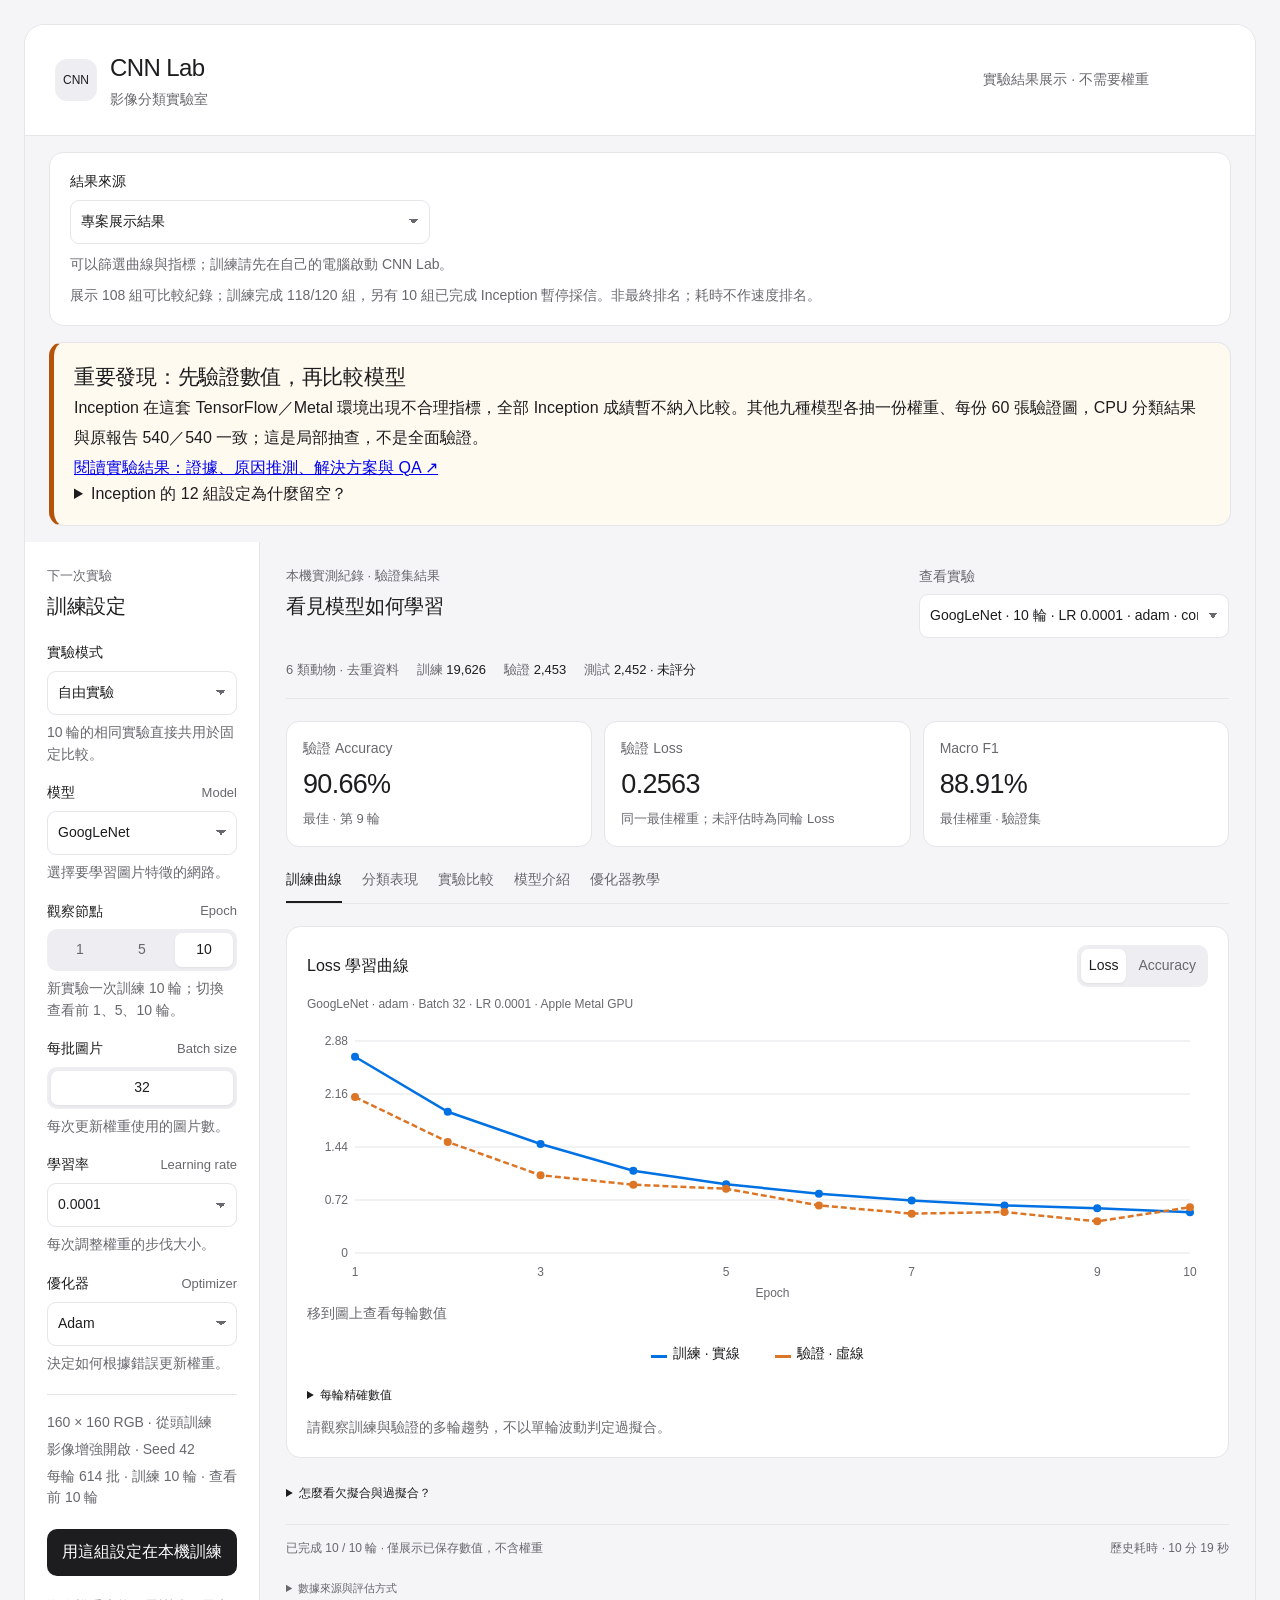
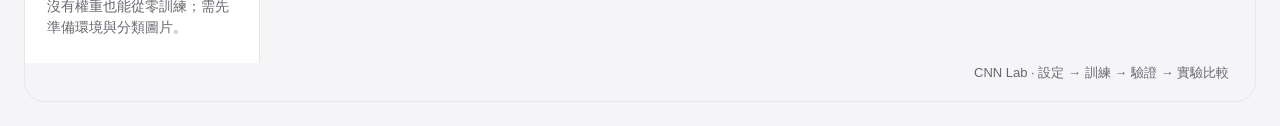
==== commit 892d7cc9: "Publish audited experiment snapshot, findings and NVIDIA Docker draft" ====
--- a/index.html
+++ b/index.html
@@ -4,6 +4,7 @@
 
 <header class="lab-head"><div class="lab-brand"><span class="lab-logo" aria-hidden="true">CNN</span><div><h1>CNN Lab</h1><p class="lab-sub">影像分類實驗室</p></div></div><span class="lab-tag">本機執行 · 真實實驗紀錄</span></header>
 <section class="lab-panel lab-source-panel"><label class="lab-field"><span class="lab-label">結果來源</span><select class="lab-select" id="cl-source"><option value="showcase">專案展示結果</option><option value="local">這台電腦的實驗</option></select></label><p class="lab-help" id="cl-mode-note"></p><p class="lab-help" id="cl-snapshot-note"></p></section>
+<section class="lab-panel lab-evidence-note"><h2>重要發現：先驗證數值，再比較模型</h2><p>Inception 在這套 TensorFlow／Metal 環境出現不合理指標，全部 Inception 成績暫不納入比較。其他九種模型各抽一份權重、每份 60 張驗證圖，CPU 分類結果與原報告 540／540 一致；這是局部抽查，不是全面驗證。</p><p><a href="https://github.com/zihling-project-ai/dl_cnn_model_learning/blob/main/docs/experiment-results.md" target="_blank" rel="noopener noreferrer">閱讀實驗結果：證據、原因推測、解決方案與 QA ↗</a></p><details><summary>Inception 的 12 組設定為什麼留空？</summary><div class="lab-table-wrap"><table><thead><tr><th>模型</th><th>優化器</th><th>學習率</th><th>狀態</th><th>原因</th></tr></thead><tbody id="cl-review-cases"></tbody></table></div></details></section>
 <section class="lab-panel" id="cl-local-guide" hidden><h3>在自己的電腦上訓練</h3><p class="lab-help" id="cl-guide-settings"></p><p>先下載專案、準備分類圖片，依安裝說明建立 Python 環境並啟動本機服務。Metal 需另行驗證，NVIDIA Docker 尚待實測。回到本機 CNN Lab 後，可用目前選中的設定從零訓練；權重與紀錄會保存在你自己的電腦。</p><p><a href="https://github.com/zihling-project-ai/dl_cnn_model_learning/blob/main/webs/README.md" target="_blank" rel="noopener noreferrer">查看本機啟動說明（Docker 尚待實測）</a></p></section>
 <section class="lab-job" id="cl-job" hidden aria-live="polite"><div class="lab-plot-head"><div><h3 id="cl-job-title">準備工作</h3><p class="lab-help" id="cl-job-detail"></p></div><button type="button" class="lab-small-button" id="cl-cancel">取消工作</button></div><progress id="cl-progress" max="100" value="0" aria-label="工作進度"></progress><p class="lab-help" id="cl-job-message"></p></section><p class="lab-alert" id="cl-alert" role="alert" hidden></p><div class="lab-body">
 <aside class="lab-side" aria-label="下次實驗設定">
@@ -37,14 +38,28 @@
 </section>
 
 <section id="cl-panel-optimizers" role="tabpanel" aria-labelledby="cl-tab-optimizers" hidden class="lab-stack">
-<div class="lab-panel lab-optimizer-intro"><p class="lab-eyebrow">從錯誤到更新</p><h3>優化器怎麼讓模型學習？</h3><p>Loss 衡量預測與答案的差距，反向傳播算出梯度，優化器再用梯度更新權重。學習率控制更新尺度；標籤與分類答案不會因此改變。</p><div class="lab-learning-flow" aria-label="學習流程"><span>照片與標籤</span><b aria-hidden="true">→</b><span>預測與 Loss</span><b aria-hidden="true">→</b><span>反向傳播：梯度</span><b aria-hidden="true">→</b><span>優化器更新權重</span></div><p class="lab-help">同樣的學習率，不同優化器的實際更新量也可能不同。以下是概念示例，不是 CNN 實測數值。</p></div>
+<div class="lab-panel lab-optimizer-intro"><p class="lab-eyebrow">先看一次更新，再看四種方法</p><h3>模型答錯後，旋鈕要往哪轉、轉多少？</h3><p>把一個權重想成一個旋鈕。Loss 是錯誤分數；梯度告訴我們這個旋鈕附近的斜率；優化器決定怎麼轉；學習率決定步伐大小。照片的正確標籤始終不變。</p><div class="lab-learning-flow"><span>看照片與答案</span><b aria-hidden="true">→</b><span>算錯誤分數</span><b aria-hidden="true">→</b><span>算梯度</span><b aria-hidden="true">→</b><span>更新旋鈕</span></div></div>
+<div class="lab-panel"><h3>先真的算一次：讓 w 接近 3</h3><p>這是只有一個旋鈕的玩具任務，不是動物分類的 Loss。目前 w=1，我們希望它接近固定答案 3。</p><pre class="lab-formula"><code>Loss = (w − 3)²
+梯度 g = 2 × (w − 3) = −4
+
+新權重 = 舊權重 − 學習率 × 梯度
+       = 1 − 0.1 × (−4)
+       = 1.4</code></pre><p>梯度是負的，減掉負數，權重反而變大。Loss 從 4 變成 2.56，表示這一步更接近答案。答案 3 沒改，改的是目前的猜測。</p><p class="lab-optimizer-example">學習率 0.01：只走到 1.04。<br>學習率 2：衝到 9，Loss 反而變成 36。<br>步伐不是越大越好；這裡的學習率只是方便算例。</p></div>
+<div class="lab-panel"><h3>公式先認這幾個字</h3><p><b>w</b>＝權重；<b>g</b>＝梯度；<b>α</b>＝學習率；<b>t</b>＝第幾次更新，不是 epoch。<br><b>√</b>＝平方根；<b>g²</b>＝梯度平方；<b>ε</b>＝放在分母裡幫助穩定的小數值。</p><p>梯度為正：權重增加一點，Loss 會上升，所以通常往減少權重的方向走。梯度為負則相反。這是附近的方向資訊，不保證一大步後仍然成立。</p></div>
 <div class="lab-optimizer-grid">
-<article class="lab-panel"><p class="lab-eyebrow">01 · 沿梯度前進</p><h3>SGD＋Momentum</h3><p>最簡單的 SGD：新權重＝舊權重 − 學習率 × 梯度。動量會保留過去更新方向的一部分，讓連續一致的方向能累積。</p><p class="lab-optimizer-example">權重 1.0、梯度 2.0、LR 0.001<br>無動量與衰減的一步示例：1.0 → 0.998</p><p class="lab-help">Lab 使用 momentum=0.9，不是上面最簡單的無動量版本；步伐過小可能十輪仍學不足。</p></article>
-<article class="lab-panel"><p class="lab-eyebrow">02 · 調整各參數的尺度</p><h3>RMSprop</h3><p>記錄近期梯度平方的移動平均，依其平方根縮放每個參數的更新。不同參數不必用相同的有效步伐。</p><p class="lab-optimizer-example">本專案：rho 0.9 · epsilon 0.001<br>Lab：momentum 0.9</p><p class="lab-help">仍然需要選學習率；epsilon 不只是裝飾，數值不同會影響更新。</p></article>
-<article class="lab-panel"><p class="lab-eyebrow">03 · 兼顧方向與尺度</p><h3>Adam</h3><p>同時記錄梯度平均與平方梯度平均，並修正初期估計偏差。可以當作實驗起點，但不保證總是勝過 SGD。</p><p class="lab-optimizer-example">Keras 2.15：beta₁ 0.9 · beta₂ 0.999<br>本程式不套用 YAML 的 weight_decay</p><p class="lab-help">Adam 不讀取 SGD 的 momentum 欄位；其梯度平均由 beta₁ 控制。</p></article>
-<article class="lab-panel"><p class="lab-eyebrow">04 · 額外限制權重成長</p><h3>AdamW</h3><p>在 Adam 的更新之外，分開讓權重往零縮小。這是解耦權重衰減，與直接將 L2 懲罰加進 Adam 的 Loss 不完全相同。</p><p class="lab-optimizer-example">Lab：weight_decay 0.0005<br>命令列入門範例：weight_decay 0</p><p class="lab-help">衰減太強也會妨礙學習，不是一定能消除過擬合。</p></article>
-</div>
-<div class="lab-panel"><h3>怎麼用這個介面比較？</h3><ol><li>先固定模型、資料、batch 與 seed，比較三個學習率的曲線。</li><li>換優化器時，同時記錄 momentum、epsilon 與 weight_decay，不只比較名稱。</li><li>看驗證 Loss、Macro F1 和各類 Recall；最佳權重依驗證 Accuracy 選出，不是依 F1 選出。</li></ol><p>目前 Lab 的 SGD／AdamW 使用 weight_decay，Adam／RMSprop 不套用。因此比較的是這四組設定配方，不能把差異全部歸因於優化器演算法。十輪、單一 seed 的結果也不是普遍排名。</p><p><a href="https://github.com/zihling-project-ai/dl_cnn_model_learning/blob/main/docs/optimizers.md" target="_blank" rel="noopener noreferrer">閱讀完整優化器筆記與官方參考 ↗</a></p></div>
+<article class="lab-panel"><p class="lab-eyebrow">01 · 照這次的斜率走</p><h3>SGD：直接改一小步</h3><p>這一批告訴我往哪改，就照學習率走。前面的 1 → 1.4，就是最簡單的 SGD。</p><pre class="lab-formula"><code>w新 = w舊 − α × g</code></pre><details class="lab-explain"><summary>加 Momentum：記住上一個步伐</summary><p>如果連續幾次方向相同，就累積一些慣性。u 是帶正負號的更新步伐；μ=0.9 表示保留九成舊步伐。</p><pre class="lab-formula"><code>u新 = μ × u舊 + α × g
+w新 = w舊 − u新</code></pre><p>例如舊步伐 −0.2，這次 α=0.1、g=−4：新步伐＝−0.58，所以權重增加 0.58。此例不含衰減。</p></details><p class="lab-help">Lab 使用 momentum=0.9，另有權重衰減，因此不是最單純的 SGD。</p></article>
+<article class="lab-panel"><p class="lab-eyebrow">02 · 看自己最近的梯度大小</p><h3>RMSprop：先調整步伐尺度</h3><p>不同旋鈕的梯度大小可能差很多。每個旋鈕先記住自己最近的梯度平方，再用它縮放更新。</p><pre class="lab-formula"><code>s新 = ρ × s舊 + (1−ρ) × g²
+步伐 = α × g / √(s新 + ε)
+w新 = w舊 − 步伐</code></pre><p>s 是大小紀錄；ρ=0.9 就是九成舊紀錄加一成新紀錄。分母越大，這次更新縮得越多。</p><details class="lab-explain"><summary>簡單算例與 Lab 的動量</summary><p>從 s=0 開始，g=−4、ρ=0.9、α=0.1：s新=1.6。忽略 ε，步伐約 −0.316，w 從 1 變成約 1.316。例子不含動量；Lab 會額外用 μ=0.9 保留前一次步伐。</p><pre class="lab-formula"><code>u新 = μ × u舊 + 步伐
+w新 = w舊 − u新</code></pre></details><p class="lab-help">對應 Keras 2.15、centered=False；Lab 的 ε=0.001 在平方根裡，實際計算不能總是忽略它。</p></article>
+<article class="lab-panel"><p class="lab-eyebrow">03 · 兩本筆記</p><h3>Adam：記方向，也記大小</h3><p>第一本記最近常往哪邊走，第二本記最近梯度有多大。再用這兩本筆記決定步伐。</p><pre class="lab-formula"><code>m新 = β₁ × m舊 + (1−β₁) × g
+v新 = β₂ × v舊 + (1−β₂) × g²</code></pre><p>m 記方向；v 記大小。β₁、β₂ 是保留舊紀錄的比例。剛開始紀錄都是零，Adam 會另外做早期修正。</p><details class="lab-explain"><summary>完整更新公式：看懂後再展開</summary><pre class="lab-formula"><code>aₜ = α × √(1−β₂ᵗ) / (1−β₁ᵗ)
+wₜ = wₜ₋₁ − aₜ × mₜ / (√vₜ + ε)</code></pre><p>t 是更新次數；上標 t 是次方。aₜ 是修正後的係數，不用在介面另外填。m、v 依上面公式累積，起始都為零。</p><p>第一步 g=−4、α=0.1，忽略極小 ε，w 約從 1 變成 1.1。不同方法走的距離不一樣，不能只看一步就判定誰比較好。</p></details><p class="lab-help">以上對應 Keras 2.15、amsgrad=False。自動調整不代表自動找到最佳答案。</p></article>
+<article class="lab-panel"><p class="lab-eyebrow">04 · 額外往零拉一點</p><h3>AdamW：Adam 加上權重衰減</h3><p>一邊照 Adam 更新，一邊額外限制權重長太大。λ 是 weight_decay，控制往零拉多少。</p><pre class="lab-formula"><code>w新 = (1 − α × λ) × w舊
+      − Adam更新量</code></pre><p>假設舊權重 1、α=0.1、λ=0.01，Adam更新量=−0.1：</p><pre class="lab-formula"><code>只用 Adam：1 − (−0.1) = 1.1
+用 AdamW：0.999 − (−0.1) = 1.099</code></pre><p>1.099 比 1.1 小一點，但仍比舊權重 1 大。衰減不表示總結果一定變小，因為學習可能同時把它推大。</p><p class="lab-help">λ=0 就沒有額外衰減。太強也可能學不好；它不等於直接把 L2 加進 Adam 的 Loss。</p></article>
+</div><div class="lab-panel"><h3>先記住這四句就好</h3><ul><li><b>SGD：</b>照這次梯度走；加動量就記住前一步。</li><li><b>RMSprop：</b>看最近梯度大小，替每個權重調整尺度。</li><li><b>Adam：</b>同時記方向與大小，再修正初期估計。</li><li><b>AdamW：</b>Adam 之外再加一股往零拉的力。</li></ul><p>Lab 的 SGD／AdamW 套用 weight_decay，Adam／RMSprop 不套用；比較的是整組設定。不能只看名稱或十輪最高分就說誰一定比較好。</p><p><a href="https://github.com/zihling-project-ai/dl_cnn_model_learning/blob/main/docs/optimizers.md" target="_blank" rel="noopener noreferrer">完整白話筆記、公式小抄與官方參考 ↗</a></p></div>
 </section>
 <section id="cl-panel-models" role="tabpanel" aria-labelledby="cl-tab-models" hidden class="lab-stack"><div class="lab-panel"><h3>認識十種 CNN</h3><p class="lab-help">從核心設計理解模型，再搭配曲線與分類指標觀察。圖示以原論文或明確的官方參考版本為準；本專案是六類分類學習實作，仍有架構調整，部分差異較大，請展開各卡片核對。</p></div><div class="lab-model-grid"><article class="lab-panel lab-model-card"><h3>LeNet</h3><p>小型卷積與平均池化，作為入門基準。</p><a href="docs/images/lenet-reference.svg" target="_blank" rel="noopener noreferrer" aria-label="放大參考架構圖"><img src="docs/images/lenet-reference.svg" alt="LeNet 結構圖"></a><p class="lab-help">點圖可放大。圖依原論文／官方參考重繪；本專案調整見下方差異。<a href="https://princetonuniversity.github.io/NEU-PSY-502/_static/pdf/Class%204/LeCunn1998.pdf" target="_blank" rel="noopener noreferrer">查看架構來源</a></p><p><a href="https://github.com/zihling-project-ai/dl_cnn_model_learning/blob/main/models/lenet.py">查看模型程式</a></p><details class="lab-explain"><summary>模型特色與論文架構差異</summary><p>原版 C3 為部分通道連接，目前使用一般 Conv2D；原版 subsampling 含可訓練縮放與偏置，目前為固定平均池化；C5 改用 Flatten＋Dense(120)，在目前輸入尺寸下不等同原卷積；RBF 輸出改為 Softmax。<a href="https://princetonuniversity.github.io/NEU-PSY-502/_static/pdf/Class%204/LeCunn1998.pdf" target="_blank" rel="noopener noreferrer">論文</a></p></details></article><article class="lab-panel lab-model-card"><h3>AlexNet</h3><p>大卷積核、ReLU 與 Dropout。</p><a href="docs/images/alexnet-reference.svg" target="_blank" rel="noopener noreferrer" aria-label="放大參考架構圖"><img src="docs/images/alexnet-reference.svg" alt="AlexNet 結構圖"></a><p class="lab-help">點圖可放大。圖依原論文／官方參考重繪；本專案調整見下方差異。<a href="https://proceedings.neurips.cc/paper_files/paper/2012/file/c399862d3b9d6b76c8436e924a68c45b-Paper.pdf" target="_blank" rel="noopener noreferrer">查看架構來源</a></p><p><a href="https://github.com/zihling-project-ai/dl_cnn_model_learning/blob/main/models/alexnet.py">查看模型程式</a></p><details class="lab-explain"><summary>模型特色與論文架構差異</summary><p>隱藏全連接層為 512／512，原版為 4096／4096；原版第 2、4、5 層的分組連接改為一般卷積；省略 LRN。<a href="https://proceedings.neurips.cc/paper_files/paper/2012/file/c399862d3b9d6b76c8436e924a68c45b-Paper.pdf" target="_blank" rel="noopener noreferrer">論文</a></p></details></article><article class="lab-panel lab-model-card"><h3>AlexNet＋LRN</h3><p>加入局部反應正規化，與無 LRN 版本對照。</p><a href="docs/images/alexnet_lrn-reference.svg" target="_blank" rel="noopener noreferrer" aria-label="放大參考架構圖"><img src="docs/images/alexnet_lrn-reference.svg" alt="AlexNet＋LRN 結構圖"></a><p class="lab-help">點圖可放大。圖依原論文／官方參考重繪；本專案調整見下方差異。<a href="https://proceedings.neurips.cc/paper_files/paper/2012/file/c399862d3b9d6b76c8436e924a68c45b-Paper.pdf" target="_blank" rel="noopener noreferrer">查看架構來源</a></p><p><a href="https://github.com/zihling-project-ai/dl_cnn_model_learning/blob/main/models/alexnet_lrn.py">查看模型程式</a></p><details class="lab-explain"><summary>模型特色與論文架構差異</summary><p>同樣縮小為 512／512，且未使用原版分組連接。LRN 的 bias=1 與論文 k=2 不同，這一項屬層內超參數差異。<a href="https://proceedings.neurips.cc/paper_files/paper/2012/file/c399862d3b9d6b76c8436e924a68c45b-Paper.pdf" target="_blank" rel="noopener noreferrer">論文</a></p></details></article><article class="lab-panel lab-model-card"><h3>VGG16</h3><p>連續堆疊 3×3 卷積。</p><a href="docs/images/vgg16-reference.svg" target="_blank" rel="noopener noreferrer" aria-label="放大參考架構圖"><img src="docs/images/vgg16-reference.svg" alt="VGG16 結構圖"></a><p class="lab-help">點圖可放大。圖依原論文／官方參考重繪；本專案調整見下方差異。<a href="https://arxiv.org/abs/1409.1556" target="_blank" rel="noopener noreferrer">查看架構來源</a></p><p><a href="https://github.com/zihling-project-ai/dl_cnn_model_learning/blob/main/models/vgg16.py">查看模型程式</a></p><details class="lab-explain"><summary>模型特色與論文架構差異</summary><p>卷積配置對應原版 configuration D；兩個隱藏全連接層縮為 256／256，原版為 4096／4096。<a href="https://arxiv.org/html/1409.1556v6" target="_blank" rel="noopener noreferrer">論文 Table 1</a></p></details></article><article class="lab-panel lab-model-card"><h3>VGG16＋BN</h3><p>加入 Batch Normalization；分類器大小也與本專案 VGG16 不同，並非只差 BN。</p><a href="docs/images/vgg16_bn-reference.svg" target="_blank" rel="noopener noreferrer" aria-label="放大參考架構圖"><img src="docs/images/vgg16_bn-reference.svg" alt="VGG16＋BN 結構圖"></a><p class="lab-help">點圖可放大。圖依原論文／官方參考重繪；本專案調整見下方差異。<a href="https://arxiv.org/abs/1409.1556" target="_blank" rel="noopener noreferrer">查看架構來源</a></p><p><a href="https://github.com/zihling-project-ai/dl_cnn_model_learning/blob/main/models/vgg16_bn.py">查看模型程式</a></p><details class="lab-explain"><summary>模型特色與論文架構差異</summary><p>隱藏全連接層為 512／512。BN 是原 VGG 的擴充設計，並非 2014 VGG 論文原版。<a href="https://arxiv.org/html/1409.1556v6" target="_blank" rel="noopener noreferrer">VGG 論文</a></p></details></article><article class="lab-panel lab-model-card"><h3>GoogLeNet</h3><p>Inception v1 多分支、1×1 降維與輔助分類器。</p><a href="docs/images/googlenet-reference.svg" target="_blank" rel="noopener noreferrer" aria-label="放大參考架構圖"><img src="docs/images/googlenet-reference.svg" alt="GoogLeNet 結構圖"></a><p class="lab-help">點圖可放大。圖依原論文／官方參考重繪；本專案調整見下方差異。<a href="https://arxiv.org/abs/1409.4842" target="_blank" rel="noopener noreferrer">查看架構來源</a></p><p><a href="https://github.com/zihling-project-ai/dl_cnn_model_learning/blob/main/models/googlenet.py">查看模型程式</a></p><details class="lab-explain"><summary>模型特色與論文架構差異</summary><p>主要 Inception 配置大致對應，但前段省略原版兩個 LRN 層；池化的空間尺寸隨輸入尺寸調整。<a href="https://arxiv.org/pdf/1409.4842" target="_blank" rel="noopener noreferrer">論文</a></p></details></article><article class="lab-panel lab-model-card"><h3>Inception v2</h3><p>BN、多分支、卷積分解與降採樣。</p><a href="docs/images/inception-reference.svg" target="_blank" rel="noopener noreferrer" aria-label="放大參考架構圖"><img src="docs/images/inception-reference.svg" alt="Inception v2 結構圖"></a><p class="lab-help">點圖可放大。圖依原論文／官方參考重繪；本專案調整見下方差異。<a href="https://github.com/tensorflow/models/blob/master/research/slim/nets/inception_v2.py" target="_blank" rel="noopener noreferrer">查看架構來源</a></p><p><a href="https://github.com/zihling-project-ai/dl_cnn_model_learning/blob/main/models/inception.py">查看模型程式</a></p><details class="lab-explain"><summary>模型特色與論文架構差異</summary><p>對齊 TF-Slim 的可分離卷積前段、八個一般區塊與兩個 Reduction，共十個模組；保留本專案 GAP、六類輸出、BN／初始化與 Dropout 強度，不宣稱逐點重現原訓練。<a href="https://github.com/tensorflow/models/blob/master/research/slim/nets/inception_v2.py" target="_blank" rel="noopener noreferrer">參考實作</a></p></details></article><article class="lab-panel lab-model-card"><h3>ResNet50</h3><p>Bottleneck 與殘差捷徑。</p><a href="docs/images/resnet50-reference.svg" target="_blank" rel="noopener noreferrer" aria-label="放大參考架構圖"><img src="docs/images/resnet50-reference.svg" alt="ResNet50 結構圖"></a><p class="lab-help">點圖可放大。圖依原論文／官方參考重繪；本專案調整見下方差異。<a href="https://arxiv.org/abs/1512.03385" target="_blank" rel="noopener noreferrer">查看架構來源</a></p><p><a href="https://github.com/zihling-project-ai/dl_cnn_model_learning/blob/main/models/resnet.py">查看模型程式</a></p><details class="lab-explain"><summary>模型特色與論文架構差異</summary><p>主幹配置對應 ResNet50；第一層使用 TensorFlow same 補邊，與原作者固定 pad=3 的邊界取樣可能不同，不宣稱逐點數值等價。<a href="https://arxiv.org/pdf/1512.03385" target="_blank" rel="noopener noreferrer">論文</a>、<a href="https://github.com/KaimingHe/deep-residual-networks/blob/master/prototxt/ResNet-50-deploy.prototxt" target="_blank" rel="noopener noreferrer">原作者實作</a></p></details></article><article class="lab-panel lab-model-card"><h3>MobileNet v1</h3><p>Depthwise 與 Pointwise 卷積，降低計算量。</p><a href="docs/images/mobilenet_v1-reference.svg" target="_blank" rel="noopener noreferrer" aria-label="放大參考架構圖"><img src="docs/images/mobilenet_v1-reference.svg" alt="MobileNet v1 結構圖"></a><p class="lab-help">點圖可放大。圖依原論文／官方參考重繪；本專案調整見下方差異。<a href="https://arxiv.org/abs/1704.04861" target="_blank" rel="noopener noreferrer">查看架構來源</a></p><p><a href="https://github.com/zihling-project-ai/dl_cnn_model_learning/blob/main/models/mobilenet_v1.py">查看模型程式</a></p><details class="lab-explain"><summary>模型特色與論文架構差異</summary><p>主幹配置對應 v1；論文文字使用 ReLU，本專案使用 ReLU6（亦見官方實作），此差異須明確區分。目前 Dropout=0.2 與官方預設強度不同，主要屬正則化設定差異。<a href="https://arxiv.org/pdf/1704.04861" target="_blank" rel="noopener noreferrer">論文</a>、<a href="https://github.com/tensorflow/models/blob/master/research/slim/nets/mobilenet_v1.py" target="_blank" rel="noopener noreferrer">官方實作</a></p></details></article><article class="lab-panel lab-model-card"><h3>EfficientNet-B0</h3><p>MBConv、SE 通道權重與條件式殘差。</p><a href="docs/images/efficientnet_b0-reference.svg" target="_blank" rel="noopener noreferrer" aria-label="放大參考架構圖"><img src="docs/images/efficientnet_b0-reference.svg" alt="EfficientNet-B0 結構圖"></a><p class="lab-help">點圖可放大。圖依原論文／官方參考重繪；本專案調整見下方差異。<a href="https://arxiv.org/abs/1905.11946" target="_blank" rel="noopener noreferrer">查看架構來源</a></p><p><a href="https://github.com/zihling-project-ai/dl_cnn_model_learning/blob/main/models/efficientnet.py">查看模型程式</a></p><details class="lab-explain"><summary>模型特色與論文架構差異</summary><p>SE 縮減寬度依區塊輸入通道計算；殘差支路使用逐樣本遮罩，丟棄率依 block_idx／total_blocks 增加。保留本專案 BN 與初始化設定，不要求原論文環境或訓練方法。<a href="https://github.com/tensorflow/tpu/blob/master/models/official/efficientnet/efficientnet_model.py" target="_blank" rel="noopener noreferrer">參考實作</a></p></details></article></div></section>
 <section id="cl-panel-compare" role="tabpanel" aria-labelledby="cl-tab-compare" hidden class="lab-stack"><div class="lab-panel"><div class="lab-plot-head"><h3>實驗比較</h3><span class="lab-help">僅顯示已完成 10 輪的實驗</span><span class="lab-help">比較時請使用相同基準、優化器與學習率</span></div><label class="lab-help">模型 <select class="lab-select" id="cl-filter-model"><option value="all">全部模型</option></select></label><label class="lab-help">優化器 <select class="lab-select" id="cl-filter-opt"><option value="all">全部</option><option>adam</option><option>sgd</option><option>adamw</option><option>rmsprop</option></select></label><label class="lab-help">學習率 <select class="lab-select" id="cl-filter-lr"><option value="all">全部</option><option>0.00001</option><option>0.0001</option><option>0.001</option></select></label><div class="lab-table-wrap"><table><thead><tr><th>模型</th><th>Epoch</th><th>Batch</th><th>LR</th><th>Optimizer</th><th>驗證 Acc.</th><th>驗證 Loss</th><th>Macro F1</th><th>耗時</th><th>狀態</th></tr></thead><tbody id="cl-compare-body"></tbody></table></div><p class="lab-caption">耗時為各次實測。不同模型與設定需搭配曲線一起判讀，不只比較最高分。</p></div></section>
--- a/webs/style.css
+++ b/webs/style.css
@@ -34,3 +34,10 @@
 #cnn-lab-preview-v2 .lab-learning-flow span{padding:12px 16px;background:#f3f4f8;border-radius:12px}
 #cnn-lab-preview-v2 .lab-learning-flow b{color:#0877ed}
 @media(max-width:760px){#cnn-lab-preview-v2 .lab-optimizer-grid{grid-template-columns:1fr}}
+
+#cnn-lab-preview-v2 .lab-formula{white-space:pre-wrap;overflow-wrap:anywhere;background:#f3f6fb;color:#173b66;padding:16px;border-radius:12px;font-size:14px;line-height:1.85;margin:16px 0}
+#cnn-lab-preview-v2 .lab-formula code{font-family:ui-monospace,SFMono-Regular,Consolas,monospace}
+#cnn-lab-preview-v2 .lab-optimizer-grid{grid-template-columns:1fr}
+#cl-panel-optimizers details p,#cl-panel-optimizers li{line-height:1.85}
+
+#cnn-lab-preview-v2 .lab-evidence-note{margin:16px 24px;border-left:5px solid #b45309;background:#fffaf0}#cnn-lab-preview-v2 .lab-evidence-note h2{font-size:21px}#cnn-lab-preview-v2 .lab-evidence-note p{line-height:1.85}
